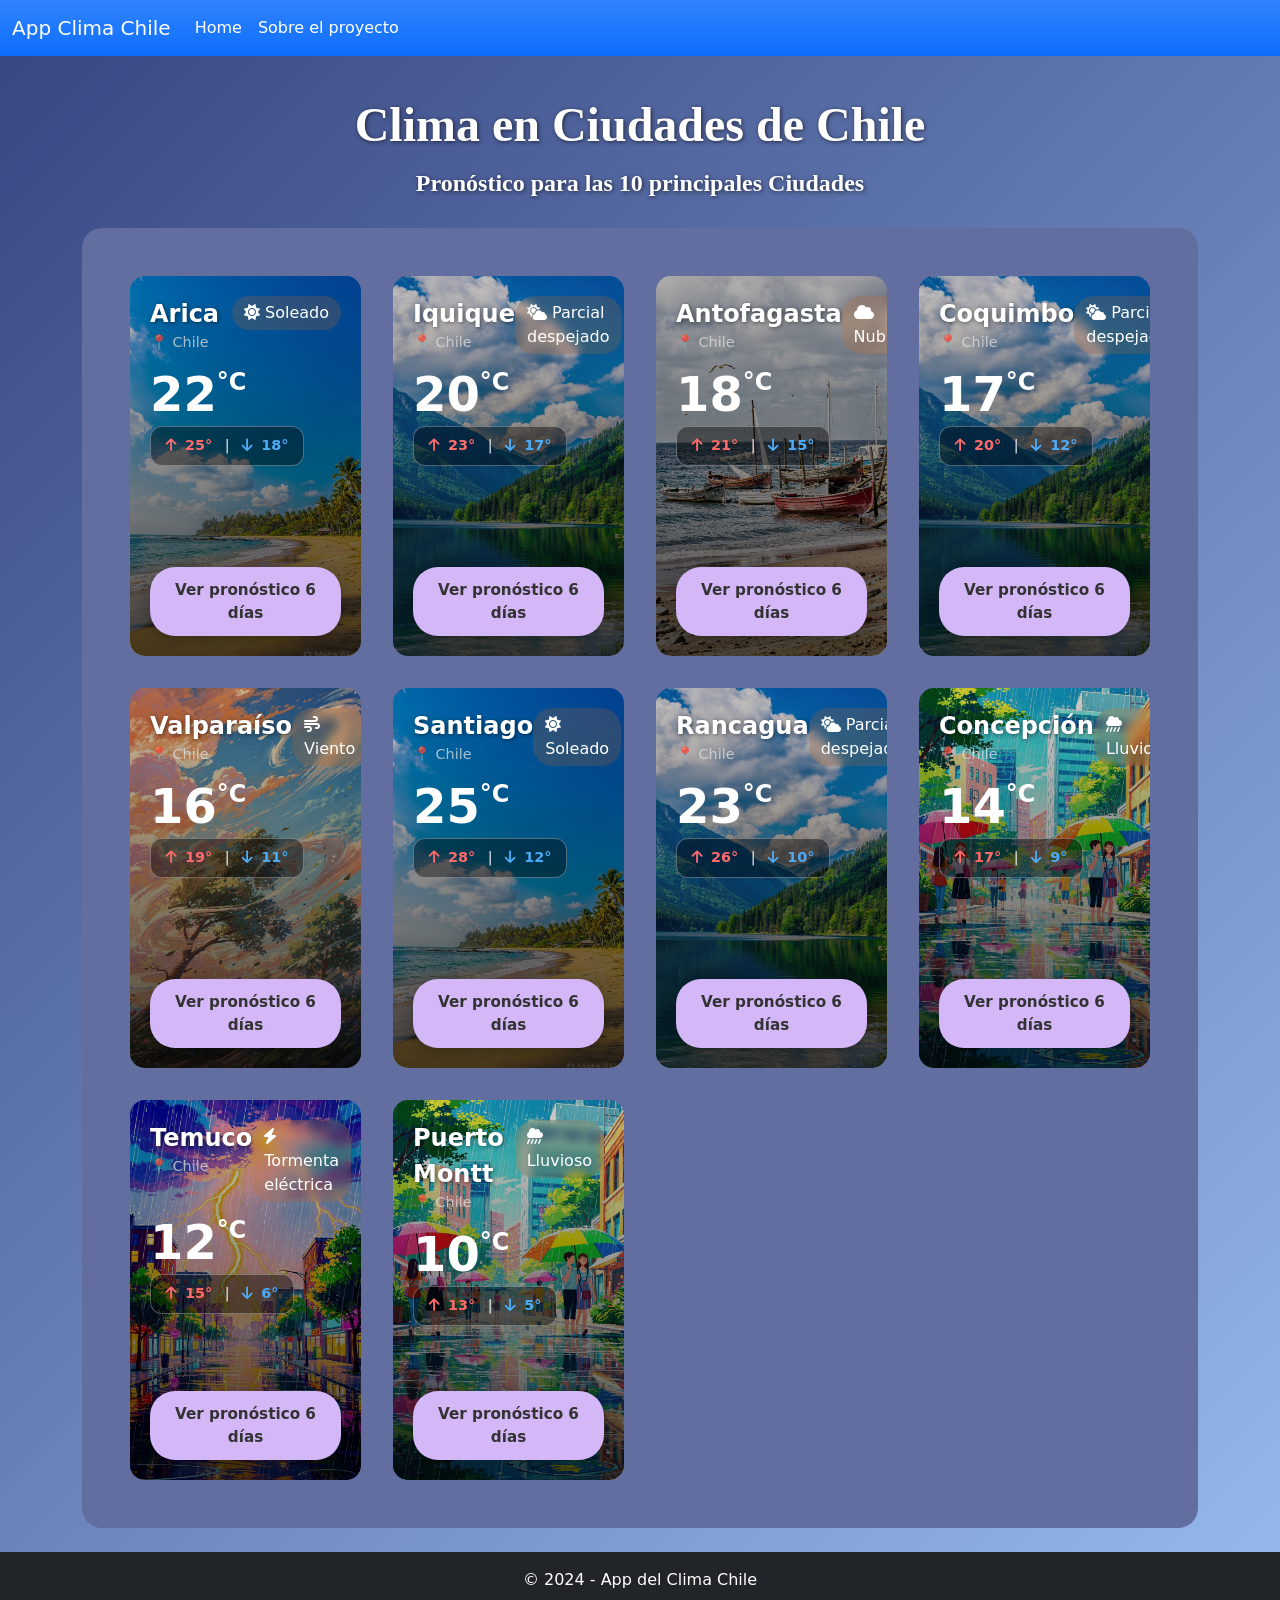
==== index.html @ 2318d3ee "tercer commit : correcion de rutas de imagen" ====
<!doctype html>
<html lang="en">
  <head>
    <meta charset="utf-8" />
    <meta name="viewport" content="width=device-width, initial-scale=1" />
    <title>App del Clima - Chile</title>
    <link
      href="https://cdn.jsdelivr.net/npm/bootstrap@5.3.8/dist/css/bootstrap.min.css"
      rel="stylesheet"
    />
    <link
      rel="stylesheet"
      href="https://cdnjs.cloudflare.com/ajax/libs/font-awesome/6.0.0-beta3/css/all.min.css"
    />
    <link rel="stylesheet" href="./assets/css/style.css" />
  </head>
  <body>
    <nav class="navbar navbar-expand-lg bg-primary bg-gradient">
      <div class="container-fluid">
        <a class="navbar-brand text-white" href="#">App Clima Chile</a>
        <button
          class="navbar-toggler"
          type="button"
          data-bs-toggle="collapse"
          data-bs-target="#navbarNav"
        >
          <span class="navbar-toggler-icon"></span>
        </button>
        <div class="collapse navbar-collapse" id="navbarNav">
          <ul class="navbar-nav">
            <li class="nav-item">
              <a class="nav-link active text-white" href="./index.html">Home</a>
            </li>
            <li class="nav-item">
              <a class="nav-link text-white" href="./README.md"
                >Sobre el proyecto</a
              >
            </li>
          </ul>
        </div>
      </div>
    </nav>

    <div class="bg-secondary py-4">
      <div class="container">
        <header class="py-3 text-center text-white">
          <h1 class="display-5">Clima en Ciudades de Chile</h1>
          <p class="lead">Pronóstico para las 10 principales Ciudades</p>
        </header>

        <!-- CONTENEDOR PRINCIPAL DE TARJETAS -->
        <div id="tarjetas-clima-container" class="grid-container">
          <!-- Tarjeta 1: Arica (ID 0) -->
          <div class="city-card">
            <img
              class="card-bg-img"
              src="./assets/img/dia soleado.jpeg"
              alt="Arica"
            />
            <div class="card-overlay"></div>
            <div class="card-body">
              <div>
                <div class="d-flex justify-content-between align-items-start">
                  <div>
                    <div class="city-name">Arica</div>
                    <div class="small opacity-75">📍 Chile</div>
                  </div>
                  <div class="clase-dia-badge">
                    <i class="fas fa-sun"></i> Soleado
                  </div>
                </div>
                <div class="mt-3">
                  <div class="temp-actual">22<small>°C</small></div>
                  <div class="temp-range-btn mt-2">
                    <span class="temp-max-val"
                      ><i class="fas fa-arrow-up"></i> 25°</span
                    >
                    <span class="mx-2">|</span>
                    <span class="temp-min-val"
                      ><i class="fas fa-arrow-down"></i> 18°</span
                    >
                  </div>
                </div>
              </div>
              <div class="mt-4">
                <button class="btn-detalle btn-detalle-js w-100" data-id="0">
                  Ver pronóstico 6 días
                </button>
              </div>
            </div>
          </div>

          <!-- Tarjeta 2: Iquique (ID 1) -->
          <div class="city-card">
            <img
              class="card-bg-img"
              src="./assets/img/parcial_despejado.jpeg"
              alt="Iquique"
            />
            <div class="card-overlay"></div>
            <div class="card-body">
              <div>
                <div class="d-flex justify-content-between align-items-start">
                  <div>
                    <div class="city-name">Iquique</div>
                    <div class="small opacity-75">📍 Chile</div>
                  </div>
                  <div class="clase-dia-badge">
                    <i class="fas fa-cloud-sun"></i> Parcial despejado
                  </div>
                </div>
                <div class="mt-3">
                  <div class="temp-actual">20<small>°C</small></div>
                  <div class="temp-range-btn mt-2">
                    <span class="temp-max-val"
                      ><i class="fas fa-arrow-up"></i> 23°</span
                    >
                    <span class="mx-2">|</span>
                    <span class="temp-min-val"
                      ><i class="fas fa-arrow-down"></i> 17°</span
                    >
                  </div>
                </div>
              </div>
              <div class="mt-4">
                <button class="btn-detalle btn-detalle-js w-100" data-id="1">
                  Ver pronóstico 6 días
                </button>
              </div>
            </div>
          </div>

          <!-- Tarjeta 3: Antofagasta (ID 2) -->
          <div class="city-card">
            <img
              class="card-bg-img"
              src="./assets/img/dia-nublado2.jpeg"
              alt="Antofagasta"
            />
            <div class="card-overlay"></div>
            <div class="card-body">
              <div>
                <div class="d-flex justify-content-between align-items-start">
                  <div>
                    <div class="city-name">Antofagasta</div>
                    <div class="small opacity-75">📍 Chile</div>
                  </div>
                  <div class="clase-dia-badge">
                    <i class="fas fa-cloud"></i> Nublado
                  </div>
                </div>
                <div class="mt-3">
                  <div class="temp-actual">18<small>°C</small></div>
                  <div class="temp-range-btn mt-2">
                    <span class="temp-max-val"
                      ><i class="fas fa-arrow-up"></i> 21°</span
                    >
                    <span class="mx-2">|</span>
                    <span class="temp-min-val"
                      ><i class="fas fa-arrow-down"></i> 15°</span
                    >
                  </div>
                </div>
              </div>
              <div class="mt-4">
                <button class="btn-detalle btn-detalle-js w-100" data-id="2">
                  Ver pronóstico 6 días
                </button>
              </div>
            </div>
          </div>

          <!-- Tarjeta 4: La Serena (ID 3) -->
          <div class="city-card">
            <img
              class="card-bg-img"
              src="/assets/img/parcial_despejado.jpeg"
              alt="La Serena"
            />
            <div class="card-overlay"></div>
            <div class="card-body">
              <div>
                <div class="d-flex justify-content-between align-items-start">
                  <div>
                    <div class="city-name">Coquimbo</div>
                    <div class="small opacity-75">📍 Chile</div>
                  </div>
                  <div class="clase-dia-badge">
                    <i class="fas fa-cloud-sun"></i> Parcial despejado
                  </div>
                </div>
                <div class="mt-3">
                  <div class="temp-actual">17<small>°C</small></div>
                  <div class="temp-range-btn mt-2">
                    <span class="temp-max-val"
                      ><i class="fas fa-arrow-up"></i> 20°</span
                    >
                    <span class="mx-2">|</span>
                    <span class="temp-min-val"
                      ><i class="fas fa-arrow-down"></i> 12°</span
                    >
                  </div>
                </div>
              </div>
              <div class="mt-4">
                <button class="btn-detalle btn-detalle-js w-100" data-id="3">
                  Ver pronóstico 6 días
                </button>
              </div>
            </div>
          </div>

          <!-- Tarjeta 5: Valparaíso (ID 4) -->
          <div class="city-card">
            <img
              class="card-bg-img"
              src="/assets/img/dia de viento.jpeg"
              alt="Valparaíso"
            />
            <div class="card-overlay"></div>
            <div class="card-body">
              <div>
                <div class="d-flex justify-content-between align-items-start">
                  <div>
                    <div class="city-name">Valparaíso</div>
                    <div class="small opacity-75">📍 Chile</div>
                  </div>
                  <div class="clase-dia-badge">
                    <i class="fas fa-wind"></i> Viento
                  </div>
                </div>
                <div class="mt-3">
                  <div class="temp-actual">16<small>°C</small></div>
                  <div class="temp-range-btn mt-2">
                    <span class="temp-max-val"
                      ><i class="fas fa-arrow-up"></i> 19°</span
                    >
                    <span class="mx-2">|</span>
                    <span class="temp-min-val"
                      ><i class="fas fa-arrow-down"></i> 11°</span
                    >
                  </div>
                </div>
              </div>
              <div class="mt-4">
                <button class="btn-detalle btn-detalle-js w-100" data-id="4">
                  Ver pronóstico 6 días
                </button>
              </div>
            </div>
          </div>

          <!-- Tarjeta 6: Santiago (ID 5) -->
          <div class="city-card">
            <img
              class="card-bg-img"
              src="/assets/img/dia soleado.jpeg"
              alt="Santiago"
            />
            <div class="card-overlay"></div>
            <div class="card-body">
              <div>
                <div class="d-flex justify-content-between align-items-start">
                  <div>
                    <div class="city-name">Santiago</div>
                    <div class="small opacity-75">📍 Chile</div>
                  </div>
                  <div class="clase-dia-badge">
                    <i class="fas fa-sun"></i> Soleado
                  </div>
                </div>
                <div class="mt-3">
                  <div class="temp-actual">25<small>°C</small></div>
                  <div class="temp-range-btn mt-2">
                    <span class="temp-max-val"
                      ><i class="fas fa-arrow-up"></i> 28°</span
                    >
                    <span class="mx-2">|</span>
                    <span class="temp-min-val"
                      ><i class="fas fa-arrow-down"></i> 12°</span
                    >
                  </div>
                </div>
              </div>
              <div class="mt-4">
                <button class="btn-detalle btn-detalle-js w-100" data-id="5">
                  Ver pronóstico 6 días
                </button>
              </div>
            </div>
          </div>

          <!-- Tarjeta 7: Rancagua (ID 6) -->
          <div class="city-card">
            <img
              class="card-bg-img"
              src="/assets/img/parcial_despejado.jpeg"
              alt="Rancagua"
            />
            <div class="card-overlay"></div>
            <div class="card-body">
              <div>
                <div class="d-flex justify-content-between align-items-start">
                  <div>
                    <div class="city-name">Rancagua</div>
                    <div class="small opacity-75">📍 Chile</div>
                  </div>
                  <div class="clase-dia-badge">
                    <i class="fas fa-cloud-sun"></i> Parcial despejado
                  </div>
                </div>
                <div class="mt-3">
                  <div class="temp-actual">23<small>°C</small></div>
                  <div class="temp-range-btn mt-2">
                    <span class="temp-max-val"
                      ><i class="fas fa-arrow-up"></i> 26°</span
                    >
                    <span class="mx-2">|</span>
                    <span class="temp-min-val"
                      ><i class="fas fa-arrow-down"></i> 10°</span
                    >
                  </div>
                </div>
              </div>
              <div class="mt-4">
                <button class="btn-detalle btn-detalle-js w-100" data-id="6">
                  Ver pronóstico 6 días
                </button>
              </div>
            </div>
          </div>

          <!-- Tarjeta 8: Concepción (ID 7) -->
          <div class="city-card">
            <img
              class="card-bg-img"
              src="/assets/img/lluvia.jpeg"
              alt="Concepción"
            />
            <div class="card-overlay"></div>
            <div class="card-body">
              <div>
                <div class="d-flex justify-content-between align-items-start">
                  <div>
                    <div class="city-name">Concepción</div>
                    <div class="small opacity-75">📍 Chile</div>
                  </div>
                  <div class="clase-dia-badge">
                    <i class="fas fa-cloud-showers-heavy"></i> Lluvioso
                  </div>
                </div>
                <div class="mt-3">
                  <div class="temp-actual">14<small>°C</small></div>
                  <div class="temp-range-btn mt-2">
                    <span class="temp-max-val"
                      ><i class="fas fa-arrow-up"></i> 17°</span
                    >
                    <span class="mx-2">|</span>
                    <span class="temp-min-val"
                      ><i class="fas fa-arrow-down"></i> 9°</span
                    >
                  </div>
                </div>
              </div>
              <div class="mt-4">
                <button class="btn-detalle btn-detalle-js w-100" data-id="7">
                  Ver pronóstico 6 días
                </button>
              </div>
            </div>
          </div>

          <!-- Tarjeta 9: Temuco (ID 8) -->
          <div class="city-card">
            <img
              class="card-bg-img"
              src="/assets/img/tormenta_electrica.jpeg"
              alt="Temuco"
            />
            <div class="card-overlay"></div>
            <div class="card-body">
              <div>
                <div class="d-flex justify-content-between align-items-start">
                  <div>
                    <div class="city-name">Temuco</div>
                    <div class="small opacity-75">📍 Chile</div>
                  </div>
                  <div class="clase-dia-badge">
                    <i class="fas fa-bolt"></i> Tormenta eléctrica
                  </div>
                </div>
                <div class="mt-3">
                  <div class="temp-actual">12<small>°C</small></div>
                  <div class="temp-range-btn mt-2">
                    <span class="temp-max-val"
                      ><i class="fas fa-arrow-up"></i> 15°</span
                    >
                    <span class="mx-2">|</span>
                    <span class="temp-min-val"
                      ><i class="fas fa-arrow-down"></i> 6°</span
                    >
                  </div>
                </div>
              </div>
              <div class="mt-4">
                <button class="btn-detalle btn-detalle-js w-100" data-id="8">
                  Ver pronóstico 6 días
                </button>
              </div>
            </div>
          </div>

          <!-- Tarjeta 10: Puerto Montt (ID 9) -->
          <div class="city-card">
            <img
              class="card-bg-img"
              src="/assets/img/lluvia.jpeg"
              alt="Puerto Montt"
            />
            <div class="card-overlay"></div>
            <div class="card-body">
              <div>
                <div class="d-flex justify-content-between align-items-start">
                  <div>
                    <div class="city-name">Puerto Montt</div>
                    <div class="small opacity-75">📍 Chile</div>
                  </div>
                  <div class="clase-dia-badge">
                    <i class="fas fa-cloud-showers-heavy"></i> Lluvioso
                  </div>
                </div>
                <div class="mt-3">
                  <div class="temp-actual">10<small>°C</small></div>
                  <div class="temp-range-btn mt-2">
                    <span class="temp-max-val"
                      ><i class="fas fa-arrow-up"></i> 13°</span
                    >
                    <span class="mx-2">|</span>
                    <span class="temp-min-val"
                      ><i class="fas fa-arrow-down"></i> 5°</span
                    >
                  </div>
                </div>
              </div>
              <div class="mt-4">
                <button class="btn-detalle btn-detalle-js w-100" data-id="9">
                  Ver pronóstico 6 días
                </button>
              </div>
            </div>
          </div>
        </div>
      </div>
    </div>

    <footer class="bg-dark mt-auto">
      <p class="text-white text-center p-3 mb-0">
        © 2024 - App del Clima Chile
      </p>
    </footer>

    <script src="https://cdn.jsdelivr.net/npm/bootstrap@5.3.8/dist/js/bootstrap.bundle.min.js"></script>
    <script src="assets/js/datos.js"></script>
    <script src="assets/js/index.js"></script>
  </body>
</html>
---- assets/css/style.css ----
* {
  margin: 0;
  padding: 0;
  box-sizing: border-box;
}

/* ===== BODY ===== */

.bg-secondary {
  background: linear-gradient(135deg, #394783 0%, #94b7eb 100%);
  min-height: 100vh;
}

.display-5{
  font-family:'Times New Roman', Times, serif;
  font-size: 3rem;
  line-height: 1.2;
  font-weight: bold;
  margin-bottom: 5px;
  text-shadow: 1px 1px 4px rgba(0, 0, 0, 0.616);
}

.lead{
  font-family:'Times New Roman', Times, serif;
  font-size: 1.5rem;
  line-height: 1.2;
  font-weight: bold;
  margin-bottom: 5px;
  padding: 10px;
  text-shadow: 1px 1px 4px rgba(0, 0, 0, 0.616);
}

/* ===== BOTONES ===== */
.btn-dev1 {
  background-color: #62e9c2;
  border: 4px solid #0c770c;
  border-radius: 16px;
  color: #13453c;
}

.btn-dev1:hover {
  background-color: #08936c;
  border: 4px solid #084108;
  color: #13453c;
}

/* ===== TARJETAS PRINCIPALES (INDEX) ===== */
.city-card {
  display: flex;
  flex-direction: column;
  position: relative;
  overflow: hidden;
  border-radius: 15px;
  color: white;
  min-height: 380px;
  height: 100%;
}

.card-bg-img {
  position: absolute;
  top: 0;
  left: 0;
  width: 100%;
  height: 100%;
  object-fit: cover;
  z-index: 1;
}

.card-overlay {
  position: absolute;
  top: 0;
  left: 0;
  width: 100%;
  height: 100%;
  background: linear-gradient(
    to bottom,
    rgba(0, 0, 0, 0.2),
    rgba(0, 0, 0, 0.7)
  );
  z-index: 2;
}

.city-card:hover .card-overlay {
  background: linear-gradient(
    to bottom,
    rgba(0, 0, 0, 0.3),
    rgba(0, 0, 0, 0.8)
  );
}

.card-body {
  display: flex;
  flex-direction: column;
  height: 100%;
  position: relative;
  z-index: 3;
  padding: 20px;
}

.mt-4 {
  margin-top: auto !important;
}

.clase-dia-badge {
  background: rgba(216, 108, 21, 0.2);
  backdrop-filter: blur(5px);
  padding: 5px 12px;
  border-radius: 20px;
  font-size: 1rem;
}

.city-name {
  font-size: 1.5rem;
  font-weight: bold;
  margin-bottom: 0;
  text-shadow: 1px 1px 4px rgba(0, 0, 0, 0.5);
}

.small.opacity-75 {
  font-size: 0.9rem;
  color: #e0e0e0;
}

.temp-actual {
  font-size: 3rem;
  font-weight: 800;
  line-height: 1;
}

.temp-actual small {
  font-size: 1.5rem;
  vertical-align: top;
}

.temp-range-btn {
  background-color: rgba(0, 0, 0, 0.4);
  color: #eeeff3;
  border: 1px solid rgba(255, 255, 255, 0.3);
  border-radius: 12px;
  padding: 8px 15px;
  font-size: 0.9rem;
  display: inline-block;
  cursor: default;
}

.temp-range-btn i {
  margin-right: 3px;
}

.temp-max-val {
  color: #ff6b6b;
  font-weight: bold;
}

.temp-min-val {
  color: #4dabf7;
  font-weight: bold;
}

.btn-detalle {
  background-color: #d3b7f7;
  color: #333333;
  border: none;
  border-radius: 25px;
  padding: 12px;
  font-weight: bold;
  font-size: 0.95rem;
  width: 100%;
  cursor: pointer;
  transition: all 0.3s cubic-bezier(0.175, 0.885, 0.32, 1.275);
  box-shadow: 0 4px 15px rgba(0, 0, 0, 0.3);
}

.btn-detalle:hover {
  background-color: #c2e4ee;
  transform: scale(1.03) translateY(-2px);
  box-shadow: 0 8px 25px rgba(255, 255, 255, 0.4);
  letter-spacing: 0.5px;
}

.btn-detalle:active {
  transform: scale(0.98);
}

/* ===== GRID RESPONSIVO ===== */
.grid-container {
  background-color: #626ea0;
  display: grid;
  grid-template-columns: repeat(auto-fill, minmax(280px, 1fr));
  gap: 2rem;
  border-radius: 20px;
  padding: 3rem;
}

@media (min-width: 420px) {
  .grid-container {
    grid-template-columns: repeat(2, 1fr);
  }
}

@media (min-width: 1024px) {
  .grid-container {
    grid-template-columns: repeat(3, 1fr);
  }
}

@media (min-width: 1200px) {
  .grid-container {
    grid-template-columns: repeat(4, 1fr);
  }
}

/* ===== TARJETAS DE PRONÓSTICO (DETALLE) - VERSIÓN MEJORADA ===== */
.forecast-card {
  background: linear-gradient(135deg, #3f8ee9 0%, #b2ca2c 100%);
  border-radius: 20px;
  padding: 20px 12px;
  text-align: center;
  transition: all 0.3s ease;
  cursor: pointer;
  border: 3px solid rgba(18, 223, 46, 0.08);
  box-shadow: 0 4px 12px rgba(0, 0, 0, 0.05);
  height: 100%;
  position: relative;
  overflow: hidden;
}

.forecast-card::before {
  content: "";
  position: absolute;
  top: 0;
  left: -100%;
  width: 100%;
  height: 8px;
  background: linear-gradient(90deg, #3007e7, #30bcd4, hsla(76, 91%, 49%, 0.911));
  transition: left 0.3s ease;
}

.forecast-card:hover::before {
  left: 0;
}

.forecast-card:hover {
  transform: translateY(-8px);
  box-shadow: 0 15px 30px rgba(0, 0, 0, 0.15);
  border-color: rgba(48, 219, 211, 0.3);
}

/* Día de la semana */
.forecast-card .day-name,
.forecast-card .fw-bold {
  font-size: 2rem;
  font-weight: 800;
  color: #00050a;
  text-transform: uppercase;
  letter-spacing: 1px;
  margin-bottom: 5px;
}

/* Fecha */
.forecast-card .date,
.forecast-card .small.text-muted {
  font-size: 1rem;
  color: #011113;
  font-weight: bold;
  margin-bottom: 10px;
}

/* Icono del clima flechas */
.forecast-card i {
  font-size: 3rem;
  margin: 15px 0;
  color: #101ee4;
  transition: transform 0.3s ease;
}

.forecast-card:hover i {
  transform: scale(1.1);
}

/* Temperaturas */
.forecast-card .temp-max,
.forecast-card .text-danger {
  color: hwb(6 2% 3%);
  font-weight: bold;
  font-size: 2rem;
}

.forecast-card .temp-min,
.forecast-card .text-primary {
  color: #2c0bec !important;
  font-weight: bold;
  font-size: 2rem;
}

/* Tipo de clima */
.forecast-card .climate-type,
.forecast-card .small.text-muted.mt-2 {
  font-size: 1.5rem;
  color: #111111;
  font-weight: bold;
  margin-top: 10px;
  padding-top: 8px;
  border-top: 3px dashed #111111;
}

/* ===== PÁGINA DE DETALLE ===== */
.bg-light {
  background: linear-gradient(135deg, #7088f0 0%, #0c113f 100%);
  min-height: 100vh;
}

.container.py-4 {
  background: rgba(127, 144, 238, 0.95);
  border-radius: 20px;
  margin-top: 30px;
  margin-bottom: 30px;
  box-shadow: 0 20px 40px rgba(87, 2, 2, 0.1);
}

#modalCiudadNombre {
  background: linear-gradient(135deg, #1d0992 0%, #3844f3 100%);
  -webkit-background-clip: text;
  -webkit-text-fill-color: transparent;
  background-clip: text;
  font-weight: bold;
}

.btn-secondary {
  background: linear-gradient(135deg, #c55326 0%, #764ba2 100%);
  border: none;
  transition: all 0.3s ease;
}

.btn-secondary:hover {
  transform: translateX(-5px);
  background: linear-gradient(135deg, #5a67d8 0%, #6b46a0 100%);
}

/* Spinner de carga */
.spinner-border {
  width: 3rem;
  height: 3rem;
}

/* Mensajes de error */
.alert {
  border-radius: 15px;
}

/* ===== RESPONSIVE ===== */
@media (max-width: 768px) {
  .forecast-card {
    padding: 15px 8px;
  }

  .forecast-card i {
    font-size: 2rem;
    margin: 10px 0;
  }

  .forecast-card .temp-max,
  .forecast-card .temp-min,
  .forecast-card .text-danger,
  .forecast-card .text-primary {
    font-size: 1rem;
  }

  .forecast-card .day-name,
  .forecast-card .fw-bold {
    font-size: 1rem;
  }

  .display-6 {
    font-size: 1.3rem;
  }

  .btn-secondary {
    font-size: 0.8rem;
    padding: 8px 12px;
  }

  .grid-container {
    gap: 1rem;
    padding: 0.5rem;
  }
}

@media (min-width: 420px) and (max-width: 1024px) {
  .forecast-card {
    padding: 18px 10px;
  }

  .forecast-card i {
    font-size: 2.2rem;
  }
}

/* ===== ANIMACIONES ADICIONALES ===== */
@keyframes fadeIn {
  from {
    opacity: 0;
    transform: translateY(20px);
  }

  to {
    opacity: 1;
    transform: translateY(0);
  }
}

.forecast-card {
  animation: fadeIn 0.5s ease forwards;
}

/* Retrasos escalonados para las tarjetas */
.forecast-card:nth-child(1) {
  animation-delay: 0.1s;
}

.forecast-card:nth-child(2) {
  animation-delay: 0.2s;
}

.forecast-card:nth-child(3) {
  animation-delay: 0.3s;
}

.forecast-card:nth-child(4) {
  animation-delay: 0.4s;
}

.forecast-card:nth-child(5) {
  animation-delay: 0.5s;
}

.forecast-card:nth-child(6) {
  animation-delay: 0.6s;
}
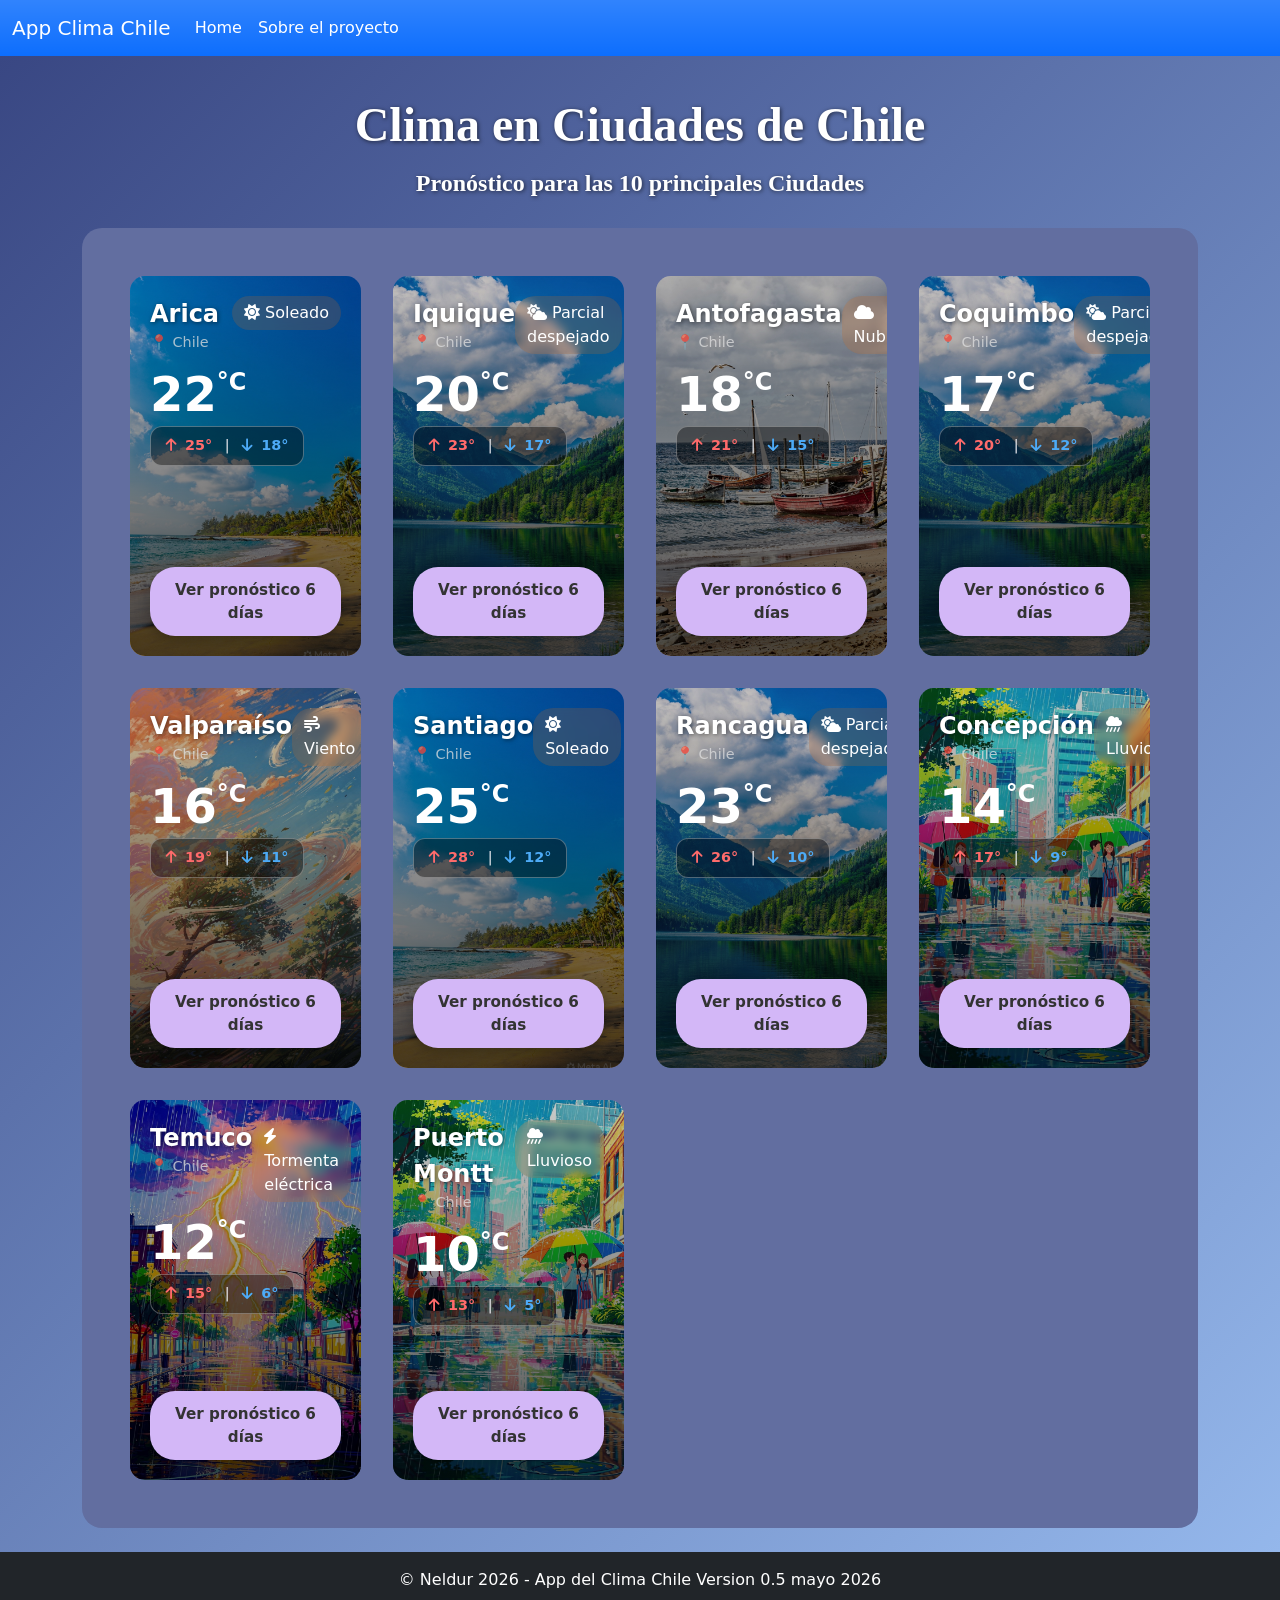
==== commit c4aa2907: "tercer commit : cambio rutas de imagen" ====
--- a/index.html
+++ b/index.html
@@ -3,7 +3,7 @@
   <head>
     <meta charset="utf-8" />
     <meta name="viewport" content="width=device-width, initial-scale=1" />
-    <title>App del Clima - Chile</title>
+    <title>App del Clima</title>
     <link
       href="https://cdn.jsdelivr.net/npm/bootstrap@5.3.8/dist/css/bootstrap.min.css"
       rel="stylesheet"
@@ -455,7 +455,7 @@
 
     <footer class="bg-dark mt-auto">
       <p class="text-white text-center p-3 mb-0">
-        © 2024 - App del Clima Chile
+        © Neldur 2026 - App del Clima Chile Version 0.5 mayo 2026
       </p>
     </footer>
 
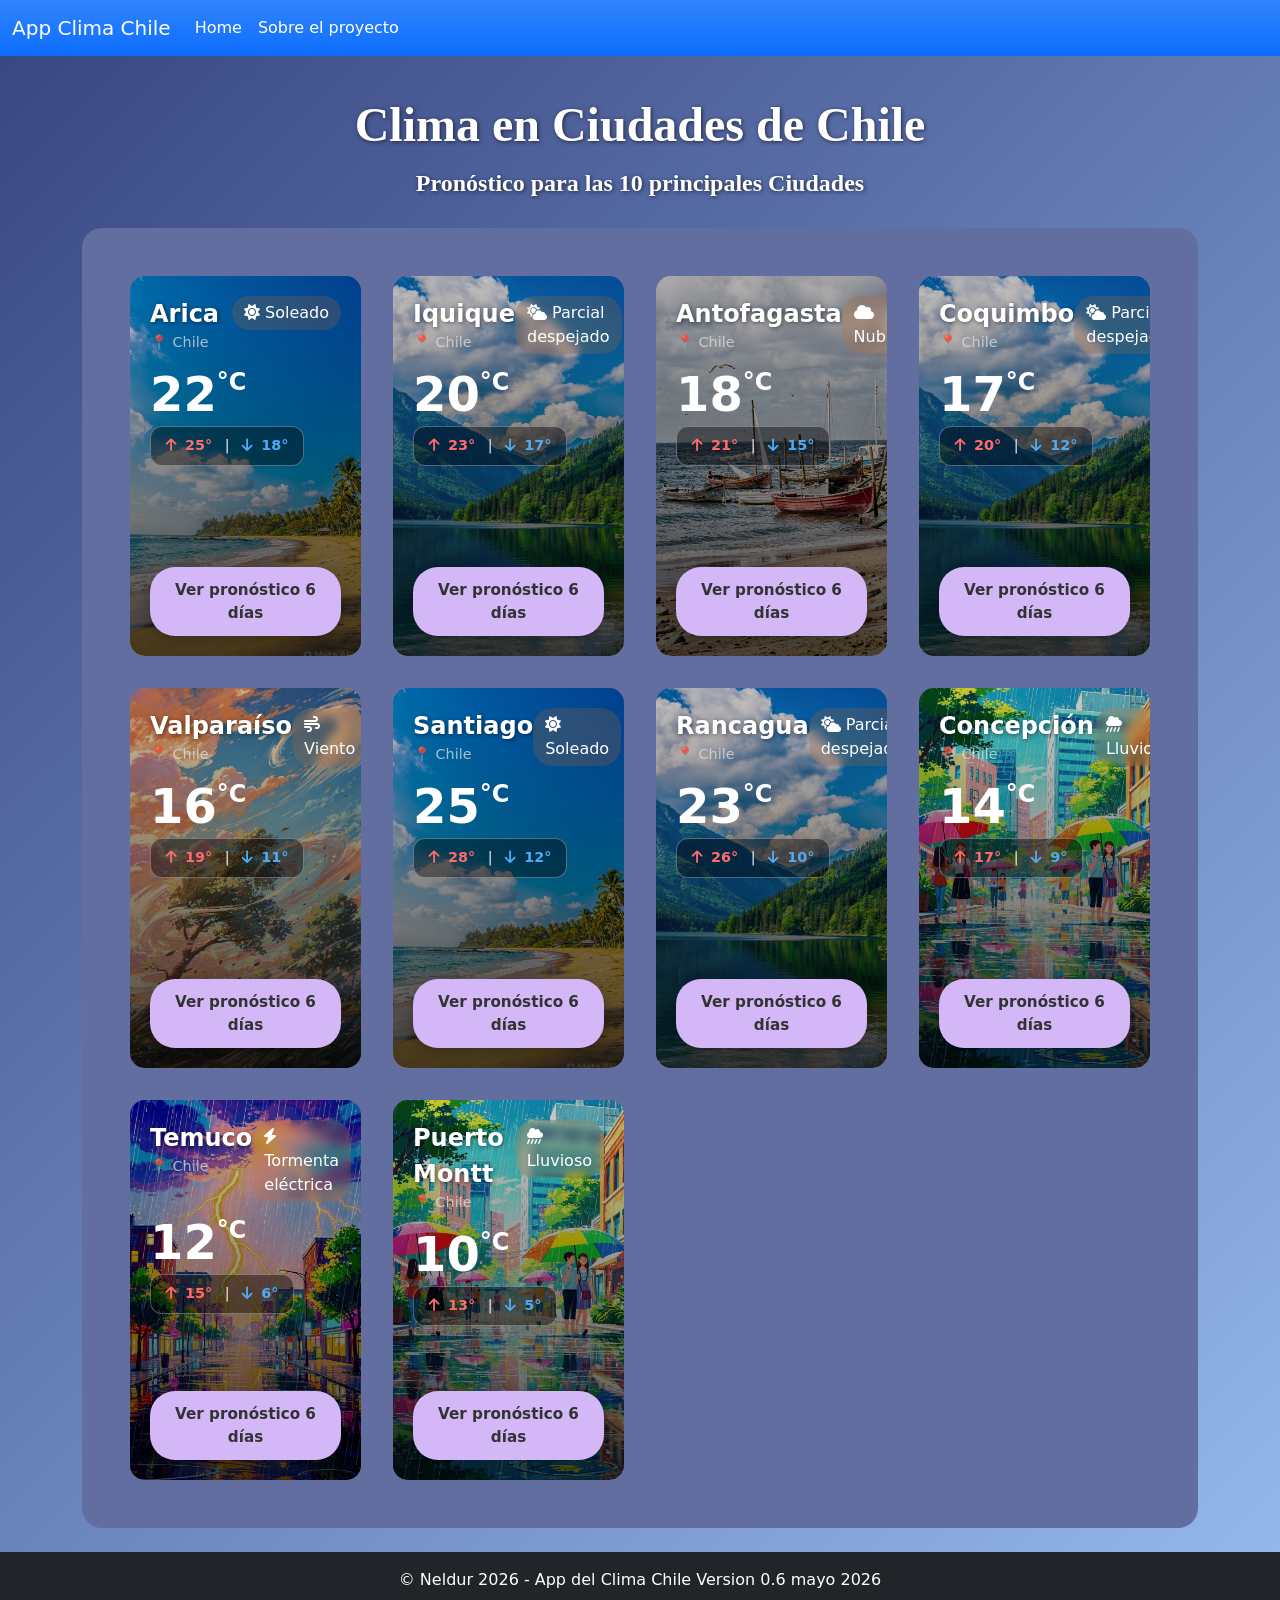
==== commit 4987b5db: "correccion de mixins" ====
--- a/index.html
+++ b/index.html
@@ -14,6 +14,7 @@
     />
     <link rel="stylesheet" href="./assets/css/style.css" />
   </head>
+
   <body>
     <nav class="navbar navbar-expand-lg bg-primary bg-gradient">
       <div class="container-fluid">
@@ -455,7 +456,7 @@
 
     <footer class="bg-dark mt-auto">
       <p class="text-white text-center p-3 mb-0">
-        © Neldur 2026 - App del Clima Chile Version 0.5 mayo 2026
+        © Neldur 2026 - App del Clima Chile Version 0.6 mayo 2026
       </p>
     </footer>
 
